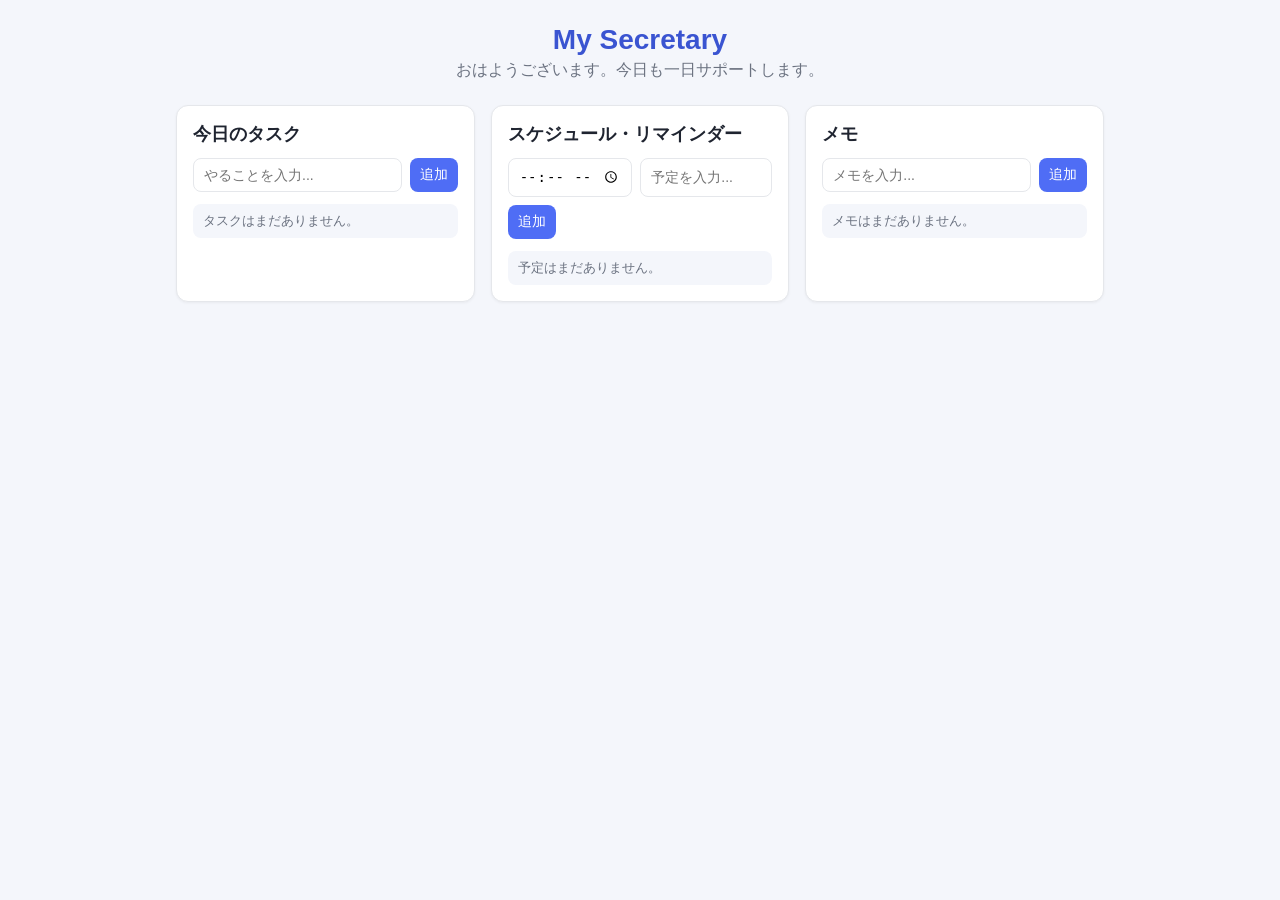
==== index.html @ 6ab73ee2 "自分専用の秘書アプリ(My Secretary)を追加 タスク・スケジュール(リマインダー)・メモを管理できるシンプルな パーソナルアシスタントのWebアプリを実装。localStorageでデータを" ====
<!DOCTYPE html>
<html lang="ja">
<head>
<meta charset="UTF-8">
<meta name="viewport" content="width=device-width, initial-scale=1.0">
<title>My Secretary - 自分専用の秘書</title>
<link rel="stylesheet" href="style.css">
</head>
<body>
  <div class="app">
    <header class="app-header">
      <h1>My Secretary</h1>
      <p id="greeting" class="greeting"></p>
    </header>

    <main class="grid">
      <!-- Tasks -->
      <section class="card">
        <h2>今日のタスク</h2>
        <form id="task-form" class="input-row">
          <input type="text" id="task-input" placeholder="やることを入力..." required>
          <button type="submit">追加</button>
        </form>
        <ul id="task-list" class="item-list"></ul>
      </section>

      <!-- Schedule / Reminders -->
      <section class="card">
        <h2>スケジュール・リマインダー</h2>
        <form id="schedule-form" class="input-row">
          <input type="time" id="schedule-time" required>
          <input type="text" id="schedule-input" placeholder="予定を入力..." required>
          <button type="submit">追加</button>
        </form>
        <ul id="schedule-list" class="item-list"></ul>
      </section>

      <!-- Notes -->
      <section class="card">
        <h2>メモ</h2>
        <form id="note-form" class="input-row">
          <input type="text" id="note-input" placeholder="メモを入力..." required>
          <button type="submit">追加</button>
        </form>
        <ul id="note-list" class="item-list"></ul>
      </section>
    </main>
  </div>

  <script src="script.js"></script>
</body>
</html>
---- style.css ----
:root {
  --bg: #f4f6fb;
  --card-bg: #ffffff;
  --text: #1f2430;
  --muted: #6b7280;
  --primary: #4f6df5;
  --primary-dark: #3a54d1;
  --border: #e5e7eb;
  --done: #9ca3af;
  --danger: #ef4444;
}

* {
  box-sizing: border-box;
}

body {
  margin: 0;
  font-family: "Hiragino Sans", "Yu Gothic", "Segoe UI", sans-serif;
  background: var(--bg);
  color: var(--text);
}

.app {
  max-width: 960px;
  margin: 0 auto;
  padding: 24px 16px 64px;
}

.app-header {
  text-align: center;
  margin-bottom: 24px;
}

.app-header h1 {
  margin: 0;
  font-size: 28px;
  color: var(--primary-dark);
}

.greeting {
  color: var(--muted);
  margin-top: 4px;
}

.grid {
  display: grid;
  grid-template-columns: repeat(auto-fit, minmax(280px, 1fr));
  gap: 16px;
}

.card {
  background: var(--card-bg);
  border: 1px solid var(--border);
  border-radius: 12px;
  padding: 16px;
  box-shadow: 0 1px 3px rgba(0, 0, 0, 0.05);
}

.card h2 {
  margin: 0 0 12px;
  font-size: 18px;
}

.input-row {
  display: flex;
  gap: 8px;
  margin-bottom: 12px;
  flex-wrap: wrap;
}

.input-row input[type="text"] {
  flex: 1;
  min-width: 120px;
}

input, button {
  font-size: 14px;
  padding: 8px 10px;
  border-radius: 8px;
  border: 1px solid var(--border);
}

input:focus {
  outline: 2px solid var(--primary);
  outline-offset: -1px;
}

button {
  background: var(--primary);
  color: #fff;
  border: none;
  cursor: pointer;
}

button:hover {
  background: var(--primary-dark);
}

.item-list {
  list-style: none;
  margin: 0;
  padding: 0;
  display: flex;
  flex-direction: column;
  gap: 6px;
}

.item-list li {
  display: flex;
  align-items: center;
  gap: 8px;
  padding: 8px 10px;
  background: var(--bg);
  border-radius: 8px;
}

.item-list li .item-text {
  flex: 1;
  word-break: break-word;
}

.item-list li.done .item-text {
  text-decoration: line-through;
  color: var(--done);
}

.item-list .time-badge {
  font-size: 12px;
  font-weight: bold;
  color: var(--primary-dark);
  background: #eef1ff;
  padding: 2px 6px;
  border-radius: 6px;
}

.item-list button.delete {
  background: transparent;
  color: var(--danger);
  padding: 4px 8px;
}

.item-list button.delete:hover {
  background: #fee2e2;
}

.empty-hint {
  color: var(--muted);
  font-size: 13px;
  text-align: center;
  padding: 12px 0;
}
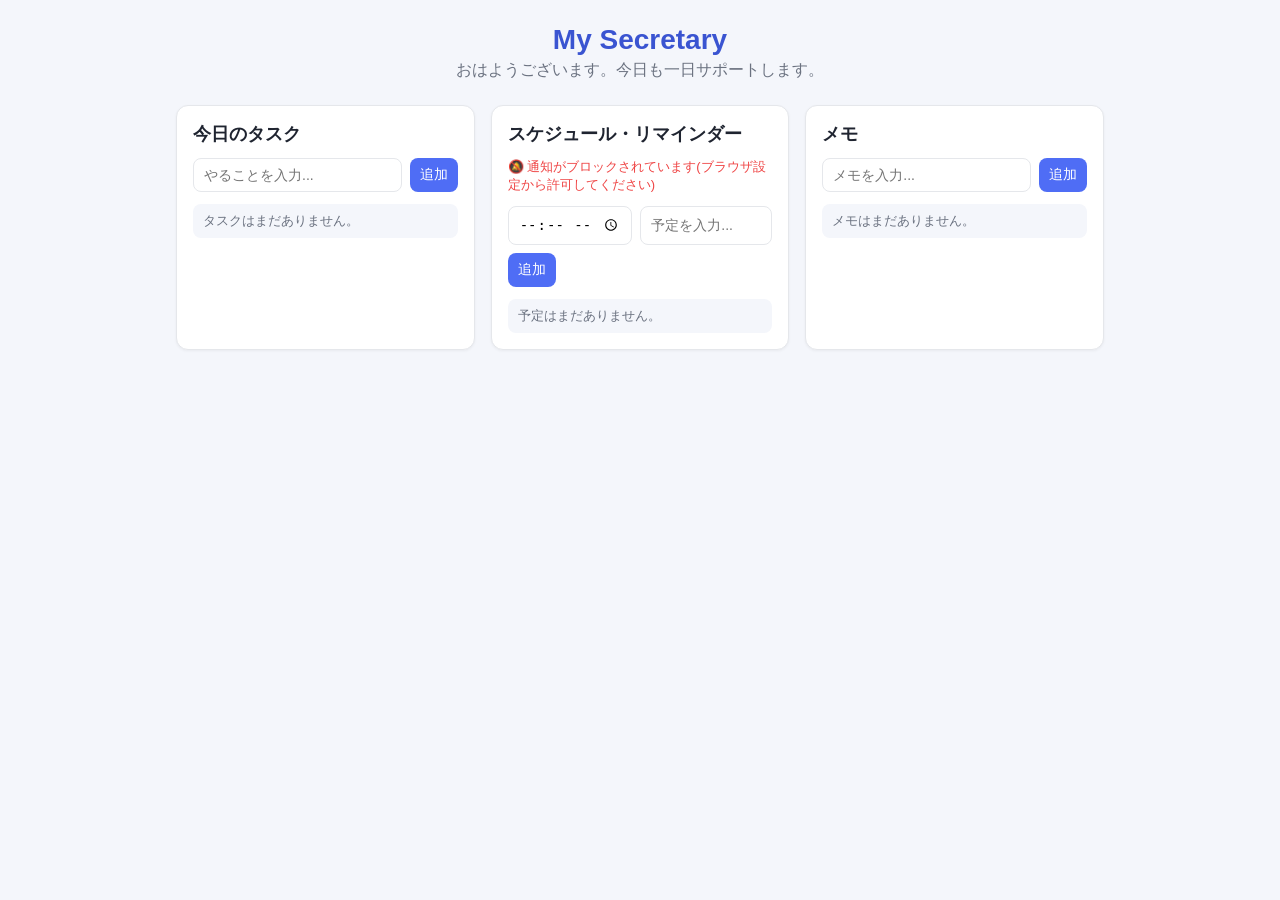
==== commit ff1f1ed5: "リマインダー通知機能を追加 スケジュールの時刻になったらブラウザ通知(Notification API)で知らせる機能を追加。 通知が許可されていない場合でも、該当する予定を画面上でハイライト表示する" ====
--- a/index.html
+++ b/index.html
@@ -27,6 +27,7 @@
       <!-- Schedule / Reminders -->
       <section class="card">
         <h2>スケジュール・リマインダー</h2>
+        <div id="notification-status" class="notification-status"></div>
         <form id="schedule-form" class="input-row">
           <input type="time" id="schedule-time" required>
           <input type="text" id="schedule-input" placeholder="予定を入力..." required>
--- a/style.css
+++ b/style.css
@@ -150,3 +150,36 @@
   text-align: center;
   padding: 12px 0;
 }
+
+.notification-status {
+  display: flex;
+  align-items: center;
+  gap: 8px;
+  font-size: 13px;
+  color: var(--muted);
+  margin-bottom: 12px;
+}
+
+.notification-status button {
+  padding: 4px 10px;
+  font-size: 12px;
+}
+
+.notification-status .badge-on {
+  color: #16a34a;
+}
+
+.notification-status .badge-off {
+  color: var(--danger);
+}
+
+.item-list li.due {
+  background: #fff7ed;
+  outline: 2px solid #f59e0b;
+  animation: due-pulse 1.5s ease-in-out 2;
+}
+
+@keyframes due-pulse {
+  0%, 100% { outline-color: #f59e0b; }
+  50% { outline-color: transparent; }
+}
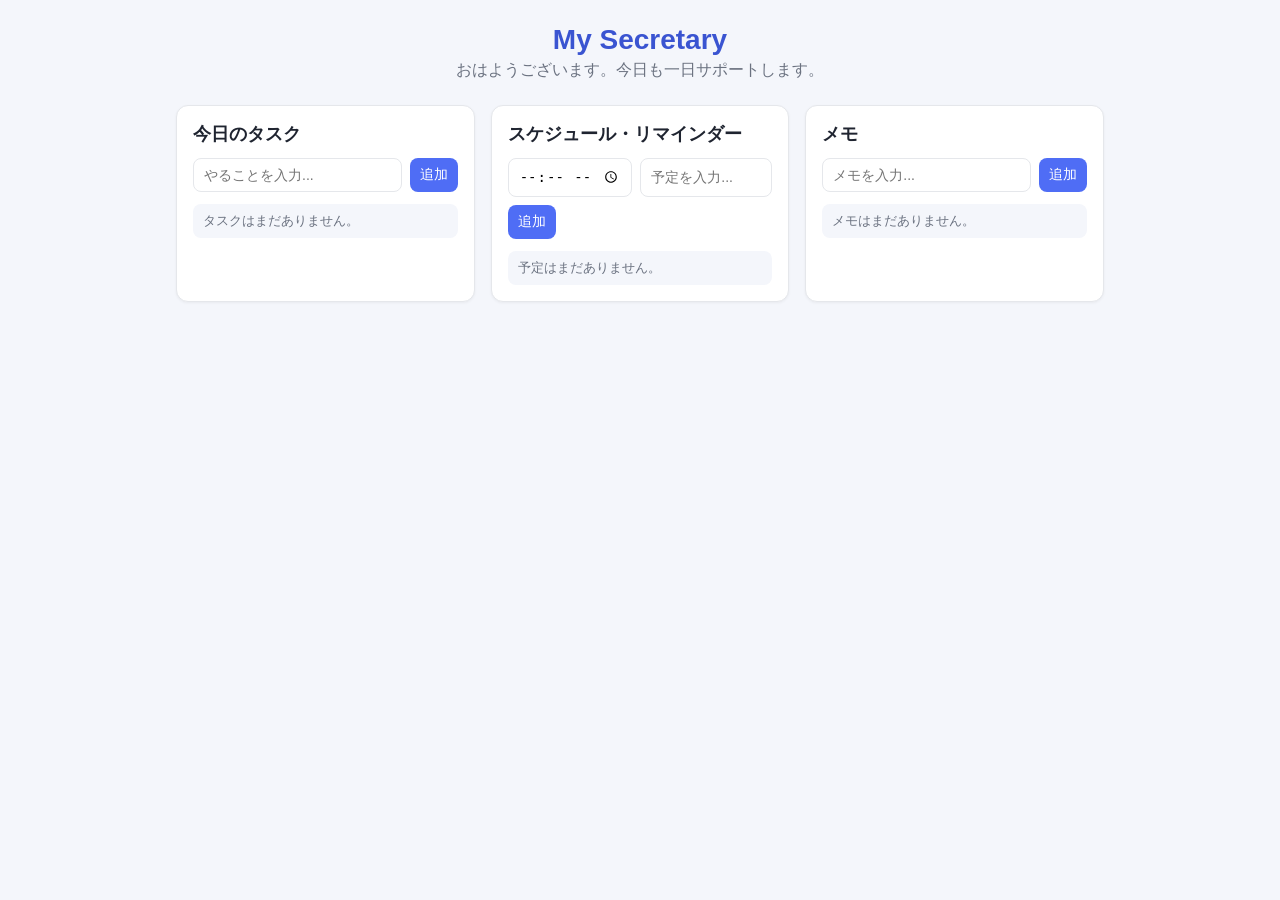
==== commit 4c2b0b77: "index.htmlのフォーム入力にアクセシブルなラベルを追加 placeholderのみに頼っていた各入力欄に視覚的に隠したlabelを追加し、 スクリーンリーダー利用者にもフィールドの用途が伝わる" ====
--- a/index.html
+++ b/index.html
@@ -3,6 +3,7 @@
 <head>
 <meta charset="UTF-8">
 <meta name="viewport" content="width=device-width, initial-scale=1.0">
+<meta name="description" content="タスク・スケジュール・メモをまとめて管理できるパーソナルアシスタントWebアプリ。">
 <title>My Secretary - 自分専用の秘書</title>
 <link rel="stylesheet" href="style.css">
 </head>
@@ -18,6 +19,7 @@
       <section class="card">
         <h2>今日のタスク</h2>
         <form id="task-form" class="input-row">
+          <label for="task-input" class="visually-hidden">やること</label>
           <input type="text" id="task-input" placeholder="やることを入力..." required>
           <button type="submit">追加</button>
         </form>
@@ -27,9 +29,10 @@
       <!-- Schedule / Reminders -->
       <section class="card">
         <h2>スケジュール・リマインダー</h2>
-        <div id="notification-status" class="notification-status"></div>
         <form id="schedule-form" class="input-row">
+          <label for="schedule-time" class="visually-hidden">時刻</label>
           <input type="time" id="schedule-time" required>
+          <label for="schedule-input" class="visually-hidden">予定</label>
           <input type="text" id="schedule-input" placeholder="予定を入力..." required>
           <button type="submit">追加</button>
         </form>
@@ -40,6 +43,7 @@
       <section class="card">
         <h2>メモ</h2>
         <form id="note-form" class="input-row">
+          <label for="note-input" class="visually-hidden">メモ</label>
           <input type="text" id="note-input" placeholder="メモを入力..." required>
           <button type="submit">追加</button>
         </form>
--- a/style.css
+++ b/style.css
@@ -12,6 +12,18 @@
 
 * {
   box-sizing: border-box;
+}
+
+.visually-hidden {
+  position: absolute;
+  width: 1px;
+  height: 1px;
+  padding: 0;
+  margin: -1px;
+  overflow: hidden;
+  clip: rect(0, 0, 0, 0);
+  white-space: nowrap;
+  border: 0;
 }
 
 body {
@@ -150,36 +162,3 @@
   text-align: center;
   padding: 12px 0;
 }
-
-.notification-status {
-  display: flex;
-  align-items: center;
-  gap: 8px;
-  font-size: 13px;
-  color: var(--muted);
-  margin-bottom: 12px;
-}
-
-.notification-status button {
-  padding: 4px 10px;
-  font-size: 12px;
-}
-
-.notification-status .badge-on {
-  color: #16a34a;
-}
-
-.notification-status .badge-off {
-  color: var(--danger);
-}
-
-.item-list li.due {
-  background: #fff7ed;
-  outline: 2px solid #f59e0b;
-  animation: due-pulse 1.5s ease-in-out 2;
-}
-
-@keyframes due-pulse {
-  0%, 100% { outline-color: #f59e0b; }
-  50% { outline-color: transparent; }
-}
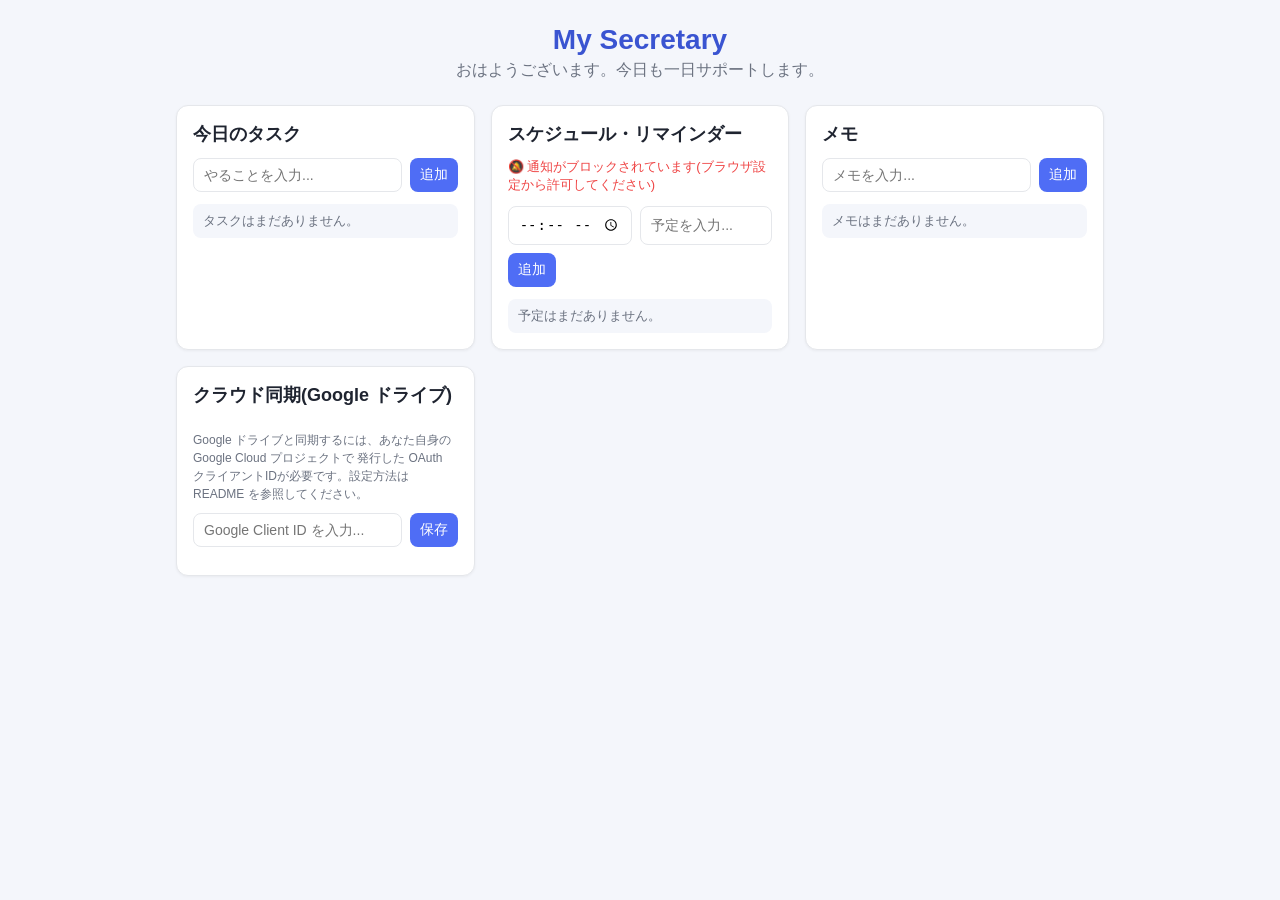
==== commit dff7a47e: "Googleドライブによるクラウド同期機能を追加 drive-sync.jsでGoogle Identity Services (OAuth) とDrive API (appDataFolder) を" ====
--- a/index.html
+++ b/index.html
@@ -3,7 +3,6 @@
 <head>
 <meta charset="UTF-8">
 <meta name="viewport" content="width=device-width, initial-scale=1.0">
-<meta name="description" content="タスク・スケジュール・メモをまとめて管理できるパーソナルアシスタントWebアプリ。">
 <title>My Secretary - 自分専用の秘書</title>
 <link rel="stylesheet" href="style.css">
 </head>
@@ -19,7 +18,6 @@
       <section class="card">
         <h2>今日のタスク</h2>
         <form id="task-form" class="input-row">
-          <label for="task-input" class="visually-hidden">やること</label>
           <input type="text" id="task-input" placeholder="やることを入力..." required>
           <button type="submit">追加</button>
         </form>
@@ -29,10 +27,9 @@
       <!-- Schedule / Reminders -->
       <section class="card">
         <h2>スケジュール・リマインダー</h2>
+        <div id="notification-status" class="notification-status"></div>
         <form id="schedule-form" class="input-row">
-          <label for="schedule-time" class="visually-hidden">時刻</label>
           <input type="time" id="schedule-time" required>
-          <label for="schedule-input" class="visually-hidden">予定</label>
           <input type="text" id="schedule-input" placeholder="予定を入力..." required>
           <button type="submit">追加</button>
         </form>
@@ -43,15 +40,42 @@
       <section class="card">
         <h2>メモ</h2>
         <form id="note-form" class="input-row">
-          <label for="note-input" class="visually-hidden">メモ</label>
           <input type="text" id="note-input" placeholder="メモを入力..." required>
           <button type="submit">追加</button>
         </form>
         <ul id="note-list" class="item-list"></ul>
       </section>
+
+      <!-- Cloud Sync -->
+      <section class="card">
+        <h2>クラウド同期(Google ドライブ)</h2>
+        <div id="sync-message" class="notification-status"></div>
+
+        <div id="sync-setup">
+          <p class="hint-text">
+            Google ドライブと同期するには、あなた自身の Google Cloud プロジェクトで
+            発行した OAuth クライアントIDが必要です。設定方法は README を参照してください。
+          </p>
+          <form id="sync-clientid-form" class="input-row">
+            <input type="text" id="sync-clientid-input" placeholder="Google Client ID を入力...">
+            <button type="submit">保存</button>
+          </form>
+        </div>
+
+        <div id="sync-controls">
+          <button id="sync-signin-btn" type="button">Googleでログイン</button>
+          <div id="sync-actions" class="input-row">
+            <button id="sync-upload-btn" type="button">⬆ アップロード</button>
+            <button id="sync-download-btn" type="button">⬇ ダウンロード</button>
+            <button id="sync-signout-btn" type="button" class="secondary-btn">ログアウト</button>
+          </div>
+        </div>
+      </section>
     </main>
   </div>
 
   <script src="script.js"></script>
+  <script src="https://accounts.google.com/gsi/client" async defer></script>
+  <script src="drive-sync.js"></script>
 </body>
 </html>
--- a/style.css
+++ b/style.css
@@ -14,18 +14,6 @@
   box-sizing: border-box;
 }
 
-.visually-hidden {
-  position: absolute;
-  width: 1px;
-  height: 1px;
-  padding: 0;
-  margin: -1px;
-  overflow: hidden;
-  clip: rect(0, 0, 0, 0);
-  white-space: nowrap;
-  border: 0;
-}
-
 body {
   margin: 0;
   font-family: "Hiragino Sans", "Yu Gothic", "Segoe UI", sans-serif;
@@ -162,3 +150,63 @@
   text-align: center;
   padding: 12px 0;
 }
+
+.notification-status {
+  display: flex;
+  align-items: center;
+  gap: 8px;
+  font-size: 13px;
+  color: var(--muted);
+  margin-bottom: 12px;
+}
+
+.notification-status button {
+  padding: 4px 10px;
+  font-size: 12px;
+}
+
+.notification-status .badge-on,
+.notification-status.badge-on {
+  color: #16a34a;
+}
+
+.notification-status .badge-off,
+.notification-status.badge-off {
+  color: var(--danger);
+}
+
+.item-list li.due {
+  background: #fff7ed;
+  outline: 2px solid #f59e0b;
+  animation: due-pulse 1.5s ease-in-out 2;
+}
+
+@keyframes due-pulse {
+  0%, 100% { outline-color: #f59e0b; }
+  50% { outline-color: transparent; }
+}
+
+.hint-text {
+  font-size: 12px;
+  color: var(--muted);
+  line-height: 1.5;
+  margin: 0 0 10px;
+}
+
+#sync-controls {
+  display: none;
+}
+
+#sync-actions {
+  display: none;
+}
+
+.secondary-btn {
+  background: transparent;
+  color: var(--muted);
+  border: 1px solid var(--border);
+}
+
+.secondary-btn:hover {
+  background: var(--bg);
+}
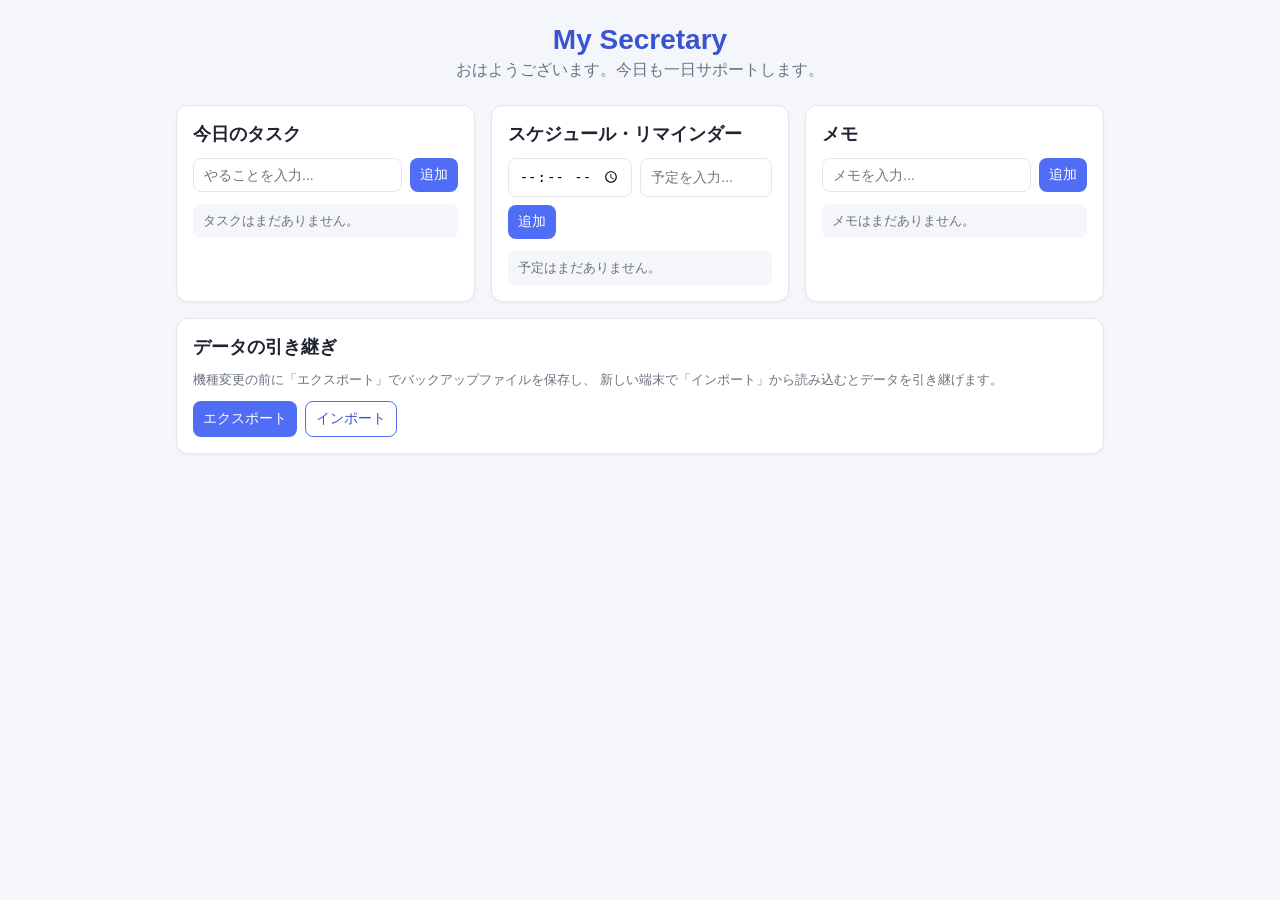
==== commit 3688106f: "データの引き継ぎ用にエクスポート/インポート機能を追加 全データをJSONファイルに書き出し、別の端末で読み込んで復元できるようにした。 読み込み時は形式を検証し、確認のうえで現在のデータを置き換える" ====
--- a/index.html
+++ b/index.html
@@ -27,7 +27,6 @@
       <!-- Schedule / Reminders -->
       <section class="card">
         <h2>スケジュール・リマインダー</h2>
-        <div id="notification-status" class="notification-status"></div>
         <form id="schedule-form" class="input-row">
           <input type="time" id="schedule-time" required>
           <input type="text" id="schedule-input" placeholder="予定を入力..." required>
@@ -45,37 +44,24 @@
         </form>
         <ul id="note-list" class="item-list"></ul>
       </section>
+    </main>
 
-      <!-- Cloud Sync -->
-      <section class="card">
-        <h2>クラウド同期(Google ドライブ)</h2>
-        <div id="sync-message" class="notification-status"></div>
-
-        <div id="sync-setup">
-          <p class="hint-text">
-            Google ドライブと同期するには、あなた自身の Google Cloud プロジェクトで
-            発行した OAuth クライアントIDが必要です。設定方法は README を参照してください。
-          </p>
-          <form id="sync-clientid-form" class="input-row">
-            <input type="text" id="sync-clientid-input" placeholder="Google Client ID を入力...">
-            <button type="submit">保存</button>
-          </form>
-        </div>
-
-        <div id="sync-controls">
-          <button id="sync-signin-btn" type="button">Googleでログイン</button>
-          <div id="sync-actions" class="input-row">
-            <button id="sync-upload-btn" type="button">⬆ アップロード</button>
-            <button id="sync-download-btn" type="button">⬇ ダウンロード</button>
-            <button id="sync-signout-btn" type="button" class="secondary-btn">ログアウト</button>
-          </div>
-        </div>
-      </section>
-    </main>
+    <!-- Backup / Transfer -->
+    <section class="card backup-card">
+      <h2>データの引き継ぎ</h2>
+      <p class="backup-help">
+        機種変更の前に「エクスポート」でバックアップファイルを保存し、
+        新しい端末で「インポート」から読み込むとデータを引き継げます。
+      </p>
+      <div class="backup-actions">
+        <button type="button" id="export-button">エクスポート</button>
+        <button type="button" id="import-button" class="secondary">インポート</button>
+        <input type="file" id="import-file" accept="application/json,.json" hidden>
+      </div>
+      <p id="backup-status" class="backup-status" role="status"></p>
+    </section>
   </div>
 
   <script src="script.js"></script>
-  <script src="https://accounts.google.com/gsi/client" async defer></script>
-  <script src="drive-sync.js"></script>
 </body>
 </html>
--- a/style.css
+++ b/style.css
@@ -151,62 +151,38 @@
   padding: 12px 0;
 }
 
-.notification-status {
+.backup-card {
+  margin-top: 16px;
+}
+
+.backup-help {
+  margin: 0 0 12px;
+  color: var(--muted);
+  font-size: 13px;
+}
+
+.backup-actions {
   display: flex;
-  align-items: center;
   gap: 8px;
+  flex-wrap: wrap;
+}
+
+button.secondary {
+  background: transparent;
+  color: var(--primary-dark);
+  border: 1px solid var(--primary);
+}
+
+button.secondary:hover {
+  background: #eef1ff;
+}
+
+.backup-status {
+  margin: 8px 0 0;
   font-size: 13px;
   color: var(--muted);
-  margin-bottom: 12px;
 }
 
-.notification-status button {
-  padding: 4px 10px;
-  font-size: 12px;
-}
-
-.notification-status .badge-on,
-.notification-status.badge-on {
-  color: #16a34a;
-}
-
-.notification-status .badge-off,
-.notification-status.badge-off {
-  color: var(--danger);
-}
-
-.item-list li.due {
-  background: #fff7ed;
-  outline: 2px solid #f59e0b;
-  animation: due-pulse 1.5s ease-in-out 2;
-}
-
-@keyframes due-pulse {
-  0%, 100% { outline-color: #f59e0b; }
-  50% { outline-color: transparent; }
-}
-
-.hint-text {
-  font-size: 12px;
-  color: var(--muted);
-  line-height: 1.5;
-  margin: 0 0 10px;
-}
-
-#sync-controls {
+.backup-status:empty {
   display: none;
 }
-
-#sync-actions {
-  display: none;
-}
-
-.secondary-btn {
-  background: transparent;
-  color: var(--muted);
-  border: 1px solid var(--border);
-}
-
-.secondary-btn:hover {
-  background: var(--bg);
-}
